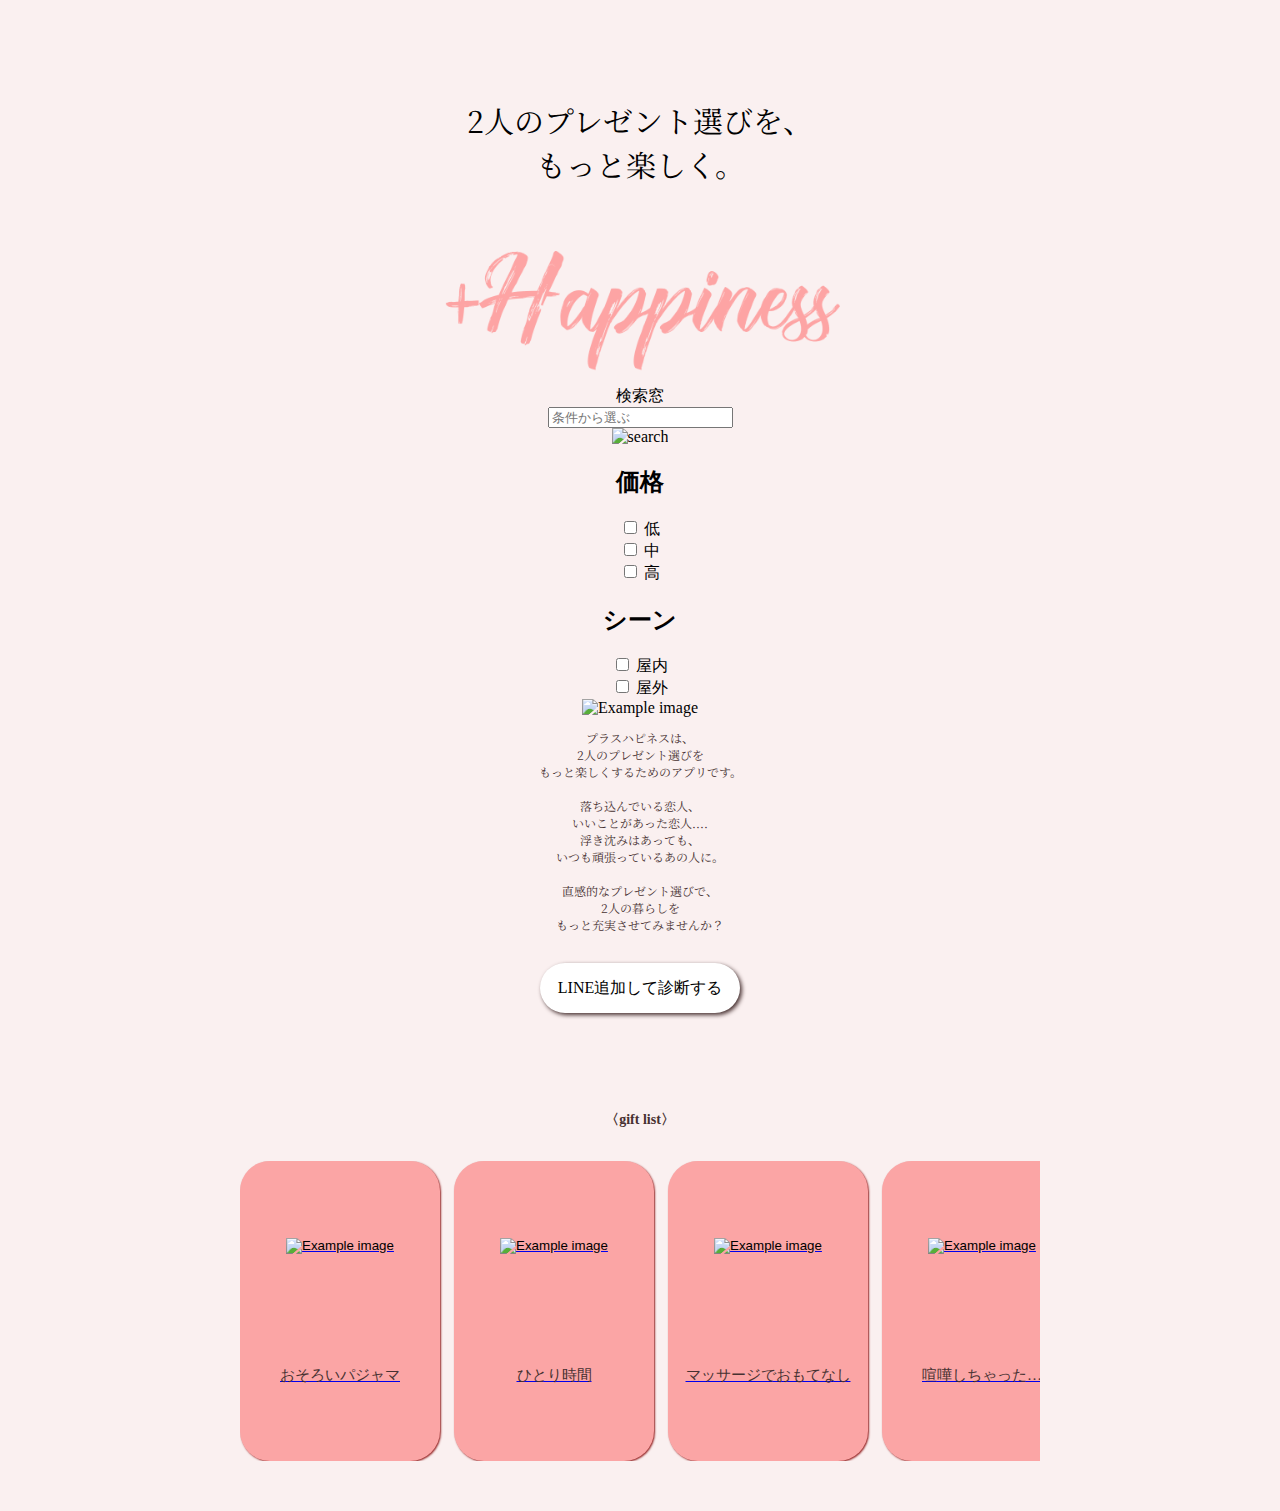
==== index.html @ 93e56dbe "commit" ====
<!DOCTYPE html>
<html lang="en">

<head>
    <meta charset="UTF-8">
    <meta http-equiv="X-UA-Compatible" content="IE=edge">
    <meta name="viewport" content="width=device-width, initial-scale=1.0">
    <title>Document</title>
    <link rel="stylesheet" type="text/css" href="main.css">
    <link rel="preconnect" href="https://fonts.googleapis.com">
    <link rel="preconnect" href="https://fonts.gstatic.com" crossorigin>
    <link href="https://fonts.googleapis.com/css2?family=Noto+Serif+JP:wght@200;300;400;500;600&display=swap"
        rel="stylesheet">

</head>

<body>
    <p class="subtitle">2人のプレゼント選びを、<br>もっと楽しく。</p>

    <div class="coupleimage">
        <img src="img/ShopIcon.png" sizes="(max-width: 600px) 60vw, 40vw" alt="Example image">
    </div>

    検索窓
    <div class="search-container">
        <input type="text" id="searchBox" placeholder="条件から選ぶ">
        <div id="searchIcon">
            <img src="虫眼鏡画像のURL" alt="search">
        </div>
    </div>

    <div id="filterBox" class="filter-section">
        <!-- 先ほどの絞り込み機能のコード -->
    </div>


    <div class="filter-section">
        <h2>価格</h2>
        <div>
            <input type="checkbox" id="price1" name="price" value="low">
            <label for="price1">低</label><br>
            <input type="checkbox" id="price2" name="price" value="medium">
            <label for="price2">中</label><br>
            <input type="checkbox" id="price3" name="price" value="high">
            <label for="price3">高</label>
        </div>

        <h2>シーン</h2>
        <div>
            <input type="checkbox" id="scene1" name="scene" value="indoors">
            <label for="scene1">屋内</label><br>
            <input type="checkbox" id="scene2" name="scene" value="outdoors">
            <label for="scene2">屋外</label>
        </div>

        <!-- 残りのテーマも同様に -->
    </div>

    <div class="coupleimage">
        <img src="https://basefile.akamaized.net/bluecampus-base-shop/6448b0f7cfb72/E382ABE38383E38397E383AB.png"
            srcset="https://basefile.akamaized.net/bluecampus-base-shop/6448b0f7cfb72/E382ABE38383E38397E383AB.png 1000w,
        https://basefile.akamaized.net/bluecampus-base-shop/6448b0f7cfb72/E382ABE38383E38397E383AB.png 600w,
        https://basefile.akamaized.net/bluecampus-base-shop/6448b0f7cfb72/E382ABE38383E38397E383AB.png 400w"
            sizes="(max-width: 600px) 180vw, 50vw" alt="Example image">
    </div>

    <div class=introduction>
        <p class="introduction_text">
            プラスハピネスは、
            <br>
            2人のプレゼント選びを
            <br>
            もっと楽しくするためのアプリです。
            <br><br>
            落ち込んでいる恋人、
            <br>
            いいことがあった恋人....
            <br>
            浮き沈みはあっても、
            <br>
            いつも頑張っているあの人に。
            <br><br>
            直感的なプレゼント選びで、
            <br>
            2人の暮らしを
            <br>
            もっと充実させてみませんか？



        </p>
    </div>
        <div>
            <br>


            <div class=Happiness>
                <a href="https://lin.ee/IOyd7yo">
                    <button class="detail_button">LINE追加して診断する</button>
                </a>
            </div>

            <br>
            <br>
            <br>

            <p class="giftlist_text">〈gift list〉</p>
            <br>
        </div>

            <!--
        <div style="width:190px;margin-left:auto;margin-right:auto">    
            <!-- 恋人の望む幸せを　->
       <img src="https://basefile.akamaized.net/plushapiness-base-shop/645e440cd0788/5.png"
       width="100px"> 
        </div>
        -->


            <div class="wrapper">
                <div class="scroll-container">
                    <div class="scroll-item">
                        <a href="https://plus-happiness-about.webflow.io/">
                            <button class="mattari_button">
                                <div class="mattari_image">
                                    <img src="https://basefile.akamaized.net/plushapiness-base-shop/646060afefe4d/E3839AE382A2E383ABE38383E382AF.png"
                                        alt="Example image">
                                </div>
                                <div class="mattari_text">
                                    おそろいパジャマ
                                </div>
                            </button>
                        </a>
                    </div>

                    <div class="scroll-item">
                        <a href="https://plus-happiness.webflow.io/">
                            <button class="mattari_button">
                                <div class="mattari_image">
                                    <img src="https://basefile.akamaized.net/plushapiness-base-shop/64605ac135ec0/9.png"
                                        alt="Example image">
                                </div>
                                <div class="mattari_text">
                                    ひとり時間
                                </div>
                            </button>
                        </a>
                    </div>

                    <div class="scroll-item">
                        <a href="https://plus-happiness-about.webflow.io/massage/">
                            <button class="mattari_button">
                                <div class="mattari_image">
                                    <img src="https://basefile.akamaized.net/plushapiness-base-shop/6460607ee82fe/11.png"
                                        alt="Example image">
                                </div>
                                <div class="mattari_text">
                                    マッサージでおもてなし
                                </div>
                            </button>
                        </a>
                    </div>
                    <!--
    <div style="width:190px;margin-left:auto;margin-right:auto">    
        <!-- シーン別　->
     <img src="https://basefile.akamaized.net/plushapiness-base-shop/645e441b1d7b2/6.png"
       width="100px"> 
    </div>
    -->
                    <div class="scroll-item">
                        <a href="https://plus-happiness.webflow.io/reconciliation/">
                            <button class="mattari_button">
                                <div class="mattari_image">
                                    <img src="https://basefile.akamaized.net/plushapiness-base-shop/64606098f1ba0/12.png"
                                        alt="Example image">
                                </div>
                                <div class="mattari_text">
                                    喧嘩しちゃった…
                                </div>
                            </button>
                        </a>
                    </div>

                    <div class="scroll-item">
                        <a href="{AboutPageURL}">
                            <button class="mattari_button">
                                <div class="mattari_image">
                                    <img src="https://basefile.akamaized.net/plushapiness-base-shop/64605062d63f9/8.png"
                                        alt="Example image">
                                </div>
                                <div class="mattari_text">
                                    いつもと違うデートをする！
                                </div>
                            </button>
                        </a>
                    </div>

</body>

</html>
---- main.css ----
/*bodyにdisplay:flex以下を記入*/

body {
    background-color: #FAF0F0;
    margin-bottom: 50px;
    display: flex;
    flex-direction: column;
    justify-content: center;
    text-align: center;
}
/* 全てのdivにmargin:autoを与える */
div{
    margin: auto;
}
.coupleimage img{
    width: 400px;
}
.subtitle{
    font-family: 'Noto Serif JP',"YuMincho","Hiragino Mincho ProN";
    padding-top:60px;
    padding-bottom:20px;
    text-align: Center;
    font-size: 30px;
    
    }

.coupleimage {
    margin:auto ;
 }

.img {
    display: block;
  }

.introduction {
    text-align:center;
}

.introduction_text {
    font-size: 12px;
    font-family: Noto Serif JP ;
    color: #473131;
}

.detail_button {
    left: 50%;
    border: none;
    background-color: white;
    width: 200px;
    height: 50px;
    font-size: 16px;
    font-family: Noto Sans JP ;
    border-radius: 100px;
    box-shadow: 2px 2px 4px 0 #473131;
    margin-bottom:30px;
}


.Happiness p{
    font-size:14px;
    color:#FB7D7D;
    text-decoration:underline;
    font-family: Noto Serif JP;
    font-weight: bold;
}
.Happiness {
    margin-left:auto;
    margin-right:auto;
    text-align:center;
}

.giftlist_text {
    font-size:14px;
    color:#473131;
    font-family: Noto Sans JP;
    font-weight: bold;
}

.line {
        margin-left:10px;
        width: 80px;
        height: 6px;
        background-color: #F6DA91;
        
        border-radius: 3px;
         margin-bottom:20px;
    }




.wrapper {
    max-width: 800px; /* 一定の範囲を800pxに指定 */
    overflow-x: scroll;
    }

.scroll-container {
    overflow-x: scroll;
    white-space: nowrap;
    }

    .scroll-item {
    display: inline-block;
    border-radius: 100px;
    background-color: #ccc;
    margin-right: 10px;
    }
.mattari_button {
    display: flex;
    flex-direction: column;
    align-items: center;
    justify-content: center;
    width: 200px; /* ボタンの幅を指定 */
    height: 300px; /* ボタンの高さを指定 */
    border: none; /* ボタンの枠線を消去 */
    background-color: #fba5a5; /* ボタンの背景色を指定 */
    border-radius: 30px;
    box-shadow: 1px 1px 2px 0 #962626;
    cursor: pointer; /* マウスカーソルをポインターにする */
}

.mattari_image {
    width: 80%; /* 画像の幅を指定 */
}

.mattari_image img{
    width: 100%;
    height: auto;
}

.mattari_text {
    font-size: 15px; /* テキストのフォントサイズを指定 */
    text-align: center; /* テキストを中央揃えにする */
    font-family: Noto Sans JP ;
    color: #473131;
    margin-top: 20%;
    
}
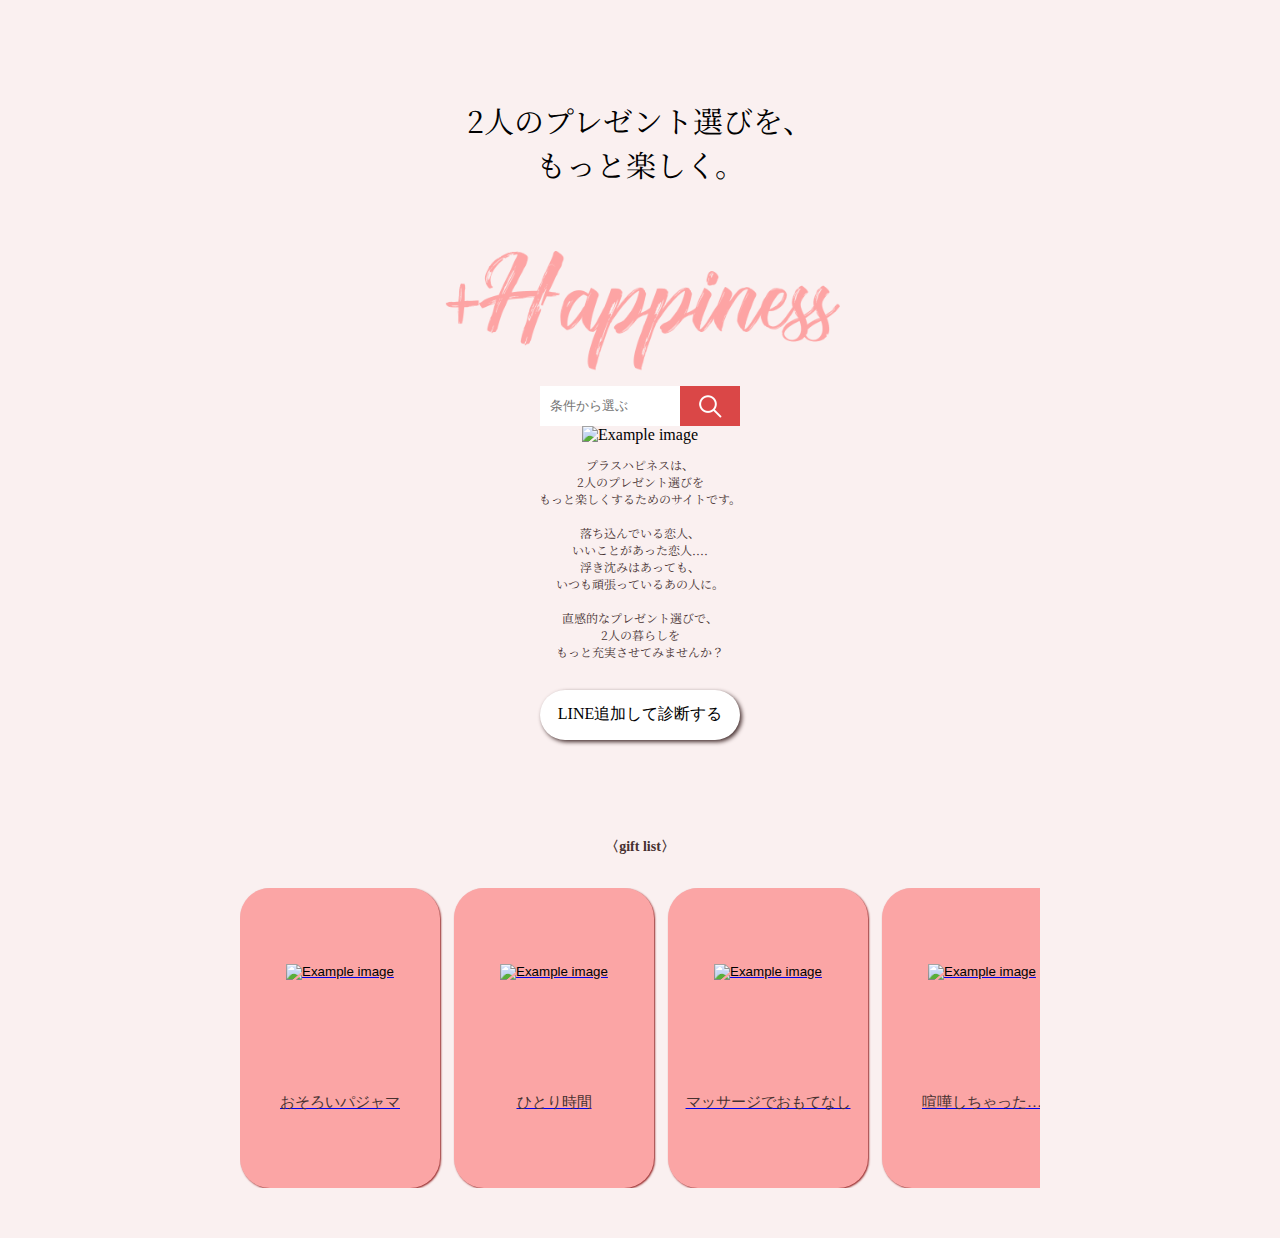
==== commit 35358253: "shiborikomi" ====
--- a/index.html
+++ b/index.html
@@ -21,41 +21,46 @@
         <img src="img/ShopIcon.png" sizes="(max-width: 600px) 60vw, 40vw" alt="Example image">
     </div>
 
-    検索窓
+    <!-- 検索窓 -->
     <div class="search-container">
         <input type="text" id="searchBox" placeholder="条件から選ぶ">
         <div id="searchIcon">
-            <img src="虫眼鏡画像のURL" alt="search">
-        </div>
-    </div>
-
-    <div id="filterBox" class="filter-section">
-        <!-- 先ほどの絞り込み機能のコード -->
-    </div>
-
-
-    <div class="filter-section">
-        <h2>価格</h2>
-        <div>
-            <input type="checkbox" id="price1" name="price" value="low">
-            <label for="price1">低</label><br>
-            <input type="checkbox" id="price2" name="price" value="medium">
-            <label for="price2">中</label><br>
-            <input type="checkbox" id="price3" name="price" value="high">
-            <label for="price3">高</label>
-        </div>
-
-        <h2>シーン</h2>
-        <div>
-            <input type="checkbox" id="scene1" name="scene" value="indoors">
-            <label for="scene1">屋内</label><br>
-            <input type="checkbox" id="scene2" name="scene" value="outdoors">
-            <label for="scene2">屋外</label>
-        </div>
-
-        <!-- 残りのテーマも同様に -->
-    </div>
-
+            <img src="img/虫眼鏡圧縮3.png" alt="search">
+        </div>
+    </div>
+
+    <div id="dropdown" style="display: none;">
+    
+        <!-- 絞り込み機能 -->
+        <div class="filter-section">
+            
+            <h4 class="shiborikomi">価格</h4>
+                <div>
+                    <input type="checkbox" id="price1" name="price" value="low">
+                    <label for="price1" class="label-left">～2000円</label><br>
+                    <input type="checkbox" id="price2" name="price" value="medium">
+                    <label for="price2" class="label-left">2000～5000円</label><br>
+                    <input type="checkbox" id="price3" name="price" value="high">
+                    <label for="price3" class="label-left">5000～10000円</label><br>
+                    <input type="checkbox" id="price1" name="price" value="low">
+                    <label for="price1" class="label-left">10000～20000円</label><br>
+                </div>
+
+            <h4 class="shiborikomi">シーン</h4>
+                <div>
+                    <input type="checkbox" id="scene1" name="scene" value="indoors">
+                    <label for="scene1">屋内</label><br>
+                    <input type="checkbox" id="scene2" name="scene" value="outdoors">
+                    <label for="scene2">屋外</label>
+                </div>
+
+            <!-- 残りのテーマも同様に -->
+        </div>
+        <a href="products.html" id="searchButton">検索</a>
+    
+    </div>
+
+    
     <div class="coupleimage">
         <img src="https://basefile.akamaized.net/bluecampus-base-shop/6448b0f7cfb72/E382ABE38383E38397E383AB.png"
             srcset="https://basefile.akamaized.net/bluecampus-base-shop/6448b0f7cfb72/E382ABE38383E38397E383AB.png 1000w,
@@ -70,7 +75,7 @@
             <br>
             2人のプレゼント選びを
             <br>
-            もっと楽しくするためのアプリです。
+            もっと楽しくするためのサイトです。
             <br><br>
             落ち込んでいる恋人、
             <br>
@@ -195,6 +200,7 @@
                         </a>
                     </div>
 
+        <script src="main.js"></script>
 </body>
 
 </html>--- a/main.css
+++ b/main.css
@@ -30,6 +30,84 @@
 
 .img {
     display: block;
+  }
+
+  .search-container {
+    position: relative;
+    background-color: #FBA5A5;
+    width: 200px; /* 好みの横幅に調整してください */
+}
+
+#searchBox {
+    width: 100%;
+    border: none;
+    padding: 10px; /* 好みのパディングに調整してください */
+    box-sizing: border-box;
+    position: relative;
+    height: 40px;
+}
+
+#searchIcon {
+    position: absolute;
+    right: 0;
+    top: 0;
+    width: 30%; /* 好みのサイズに調整してください */
+    height: 100%;
+    background-color: #DA4747;
+    display: flex;
+    justify-content: center;
+    align-items: center;
+}
+
+.label-left {
+    text-align: left !important;
+}
+
+.checkbox-container {
+    display: flex;
+    align-items: center;
+  }
+  
+  .checkbox-container label {
+    text-align: left !important ;
+    margin-left: 8px;
+  }
+  
+  .checkbox-container input[type="checkbox"] {
+    vertical-align: middle;
+  }
+
+#filterBox {
+    display: none;
+}
+
+
+
+#dropdown {
+
+    top: 40px;
+    left: 0;
+    width: 200px;  /* 必要な幅に調整 */
+    background: white;
+    padding: 10px;  /* 必要なパディングに調整 */
+
+  }
+
+.shiborikomi {
+    text-align: left;
+
+}
+
+
+
+  #searchButton {
+    display: block;
+    width: 100%;
+    height: 30px;  /* 必要な高さに調整 */
+    line-height: 30px;
+    text-align: center;
+    background: #DA4747;
+    color: white;
   }
 
 .introduction {
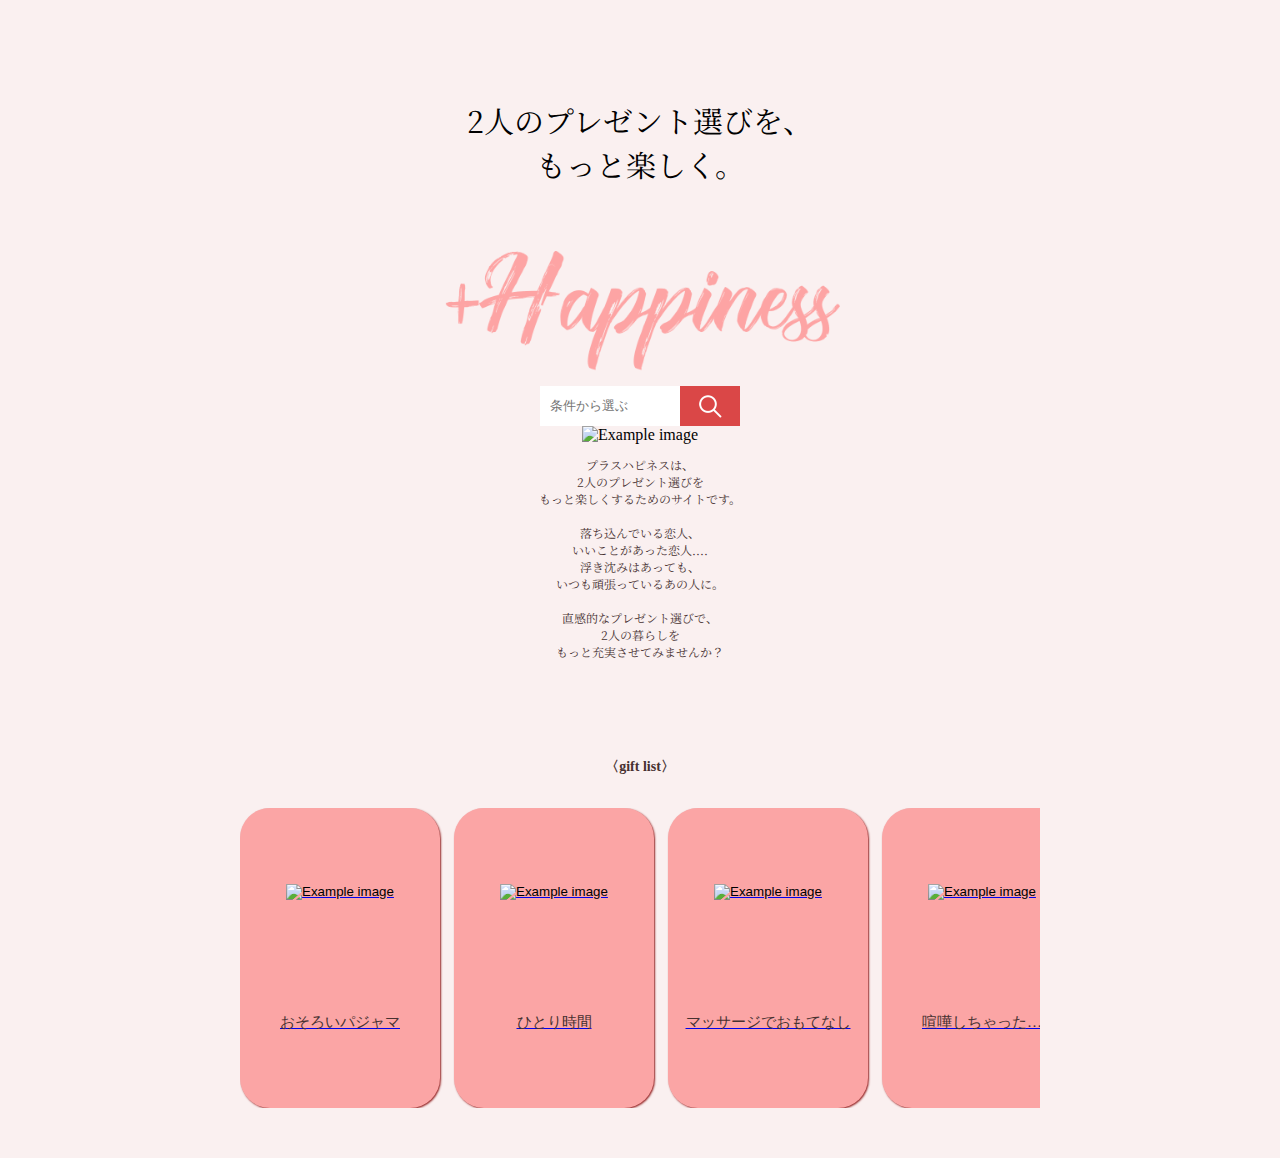
==== commit e048003e: "いろいろ修正" ====
--- a/index.html
+++ b/index.html
@@ -34,7 +34,7 @@
         <!-- 絞り込み機能 -->
         <div class="filter-section">
             
-            <h4 class="shiborikomi">価格</h4>
+            <p class="shiborikomi">価格</p>
                 <div>
                     <input type="checkbox" id="price1" name="price" value="low">
                     <label for="price1" class="label-left">～2000円</label><br>
@@ -42,16 +42,34 @@
                     <label for="price2" class="label-left">2000～5000円</label><br>
                     <input type="checkbox" id="price3" name="price" value="high">
                     <label for="price3" class="label-left">5000～10000円</label><br>
-                    <input type="checkbox" id="price1" name="price" value="low">
-                    <label for="price1" class="label-left">10000～20000円</label><br>
+                    <input type="checkbox" id="price4" name="price" value="low">
+                    <label for="price1" class="label-left">10000～20000円</label><br><br>
                 </div>
-
-            <h4 class="shiborikomi">シーン</h4>
+                
+            <p class="shiborikomi">シーン</p>
                 <div>
                     <input type="checkbox" id="scene1" name="scene" value="indoors">
-                    <label for="scene1">屋内</label><br>
-                    <input type="checkbox" id="scene2" name="scene" value="outdoors">
-                    <label for="scene2">屋外</label>
+                    <label for="scene1" class="label-left">イベント</label><br>
+                    <input type="checkbox" id="scene2" name="scene" value="outdoors">
+                    <label for="scene2" class="label-left">誕生日</label><br>
+                    <input type="checkbox" id="scene3" name="scene" value="outdoors">
+                    <label for="scene2" class="label-left">記念日</label><br>
+                    <input type="checkbox" id="scene4" name="scene" value="outdoors">
+                    <label for="scene2" class="label-left">日常</label><br><br>
+                   
+                </div>
+
+                <p class="shiborikomi">恋人の特徴</p>
+                <div>
+                    <input type="checkbox" id="scene1" name="scene" value="indoors">
+                    <label for="scene1" class="label-left">ロマンチスト</label><br>
+                    <input type="checkbox" id="scene2" name="scene" value="outdoors">
+                    <label for="scene2" class="label-left">現実的</label><br>
+                    <input type="checkbox" id="scene2" name="scene" value="outdoors">
+                    <label for="scene2" class="label-left">こだわりが強い</label><br>
+                    <input type="checkbox" id="scene2" name="scene" value="outdoors">
+                    <label for="scene2" class="label-left">日常</label><br><br>
+                   
                 </div>
 
             <!-- 残りのテーマも同様に -->
@@ -99,11 +117,7 @@
             <br>
 
 
-            <div class=Happiness>
-                <a href="https://lin.ee/IOyd7yo">
-                    <button class="detail_button">LINE追加して診断する</button>
-                </a>
-            </div>
+ 
 
             <br>
             <br>
@@ -186,19 +200,7 @@
                         </a>
                     </div>
 
-                    <div class="scroll-item">
-                        <a href="{AboutPageURL}">
-                            <button class="mattari_button">
-                                <div class="mattari_image">
-                                    <img src="https://basefile.akamaized.net/plushapiness-base-shop/64605062d63f9/8.png"
-                                        alt="Example image">
-                                </div>
-                                <div class="mattari_text">
-                                    いつもと違うデートをする！
-                                </div>
-                            </button>
-                        </a>
-                    </div>
+                
 
         <script src="main.js"></script>
 </body>
--- a/main.css
+++ b/main.css
@@ -59,8 +59,8 @@
     align-items: center;
 }
 
-.label-left {
-    text-align: left !important;
+.filter-section {
+    text-align: left;
 }
 
 .checkbox-container {
@@ -95,10 +95,14 @@
 
 .shiborikomi {
     text-align: left;
-
-}
-
-
+    font-weight: bold;
+    line-height: 0.01;
+}
+
+.label-left {
+    font-size: 12px;
+
+}
 
   #searchButton {
     display: block;
@@ -134,19 +138,6 @@
 }
 
 
-.Happiness p{
-    font-size:14px;
-    color:#FB7D7D;
-    text-decoration:underline;
-    font-family: Noto Serif JP;
-    font-weight: bold;
-}
-.Happiness {
-    margin-left:auto;
-    margin-right:auto;
-    text-align:center;
-}
-
 .giftlist_text {
     font-size:14px;
     color:#473131;
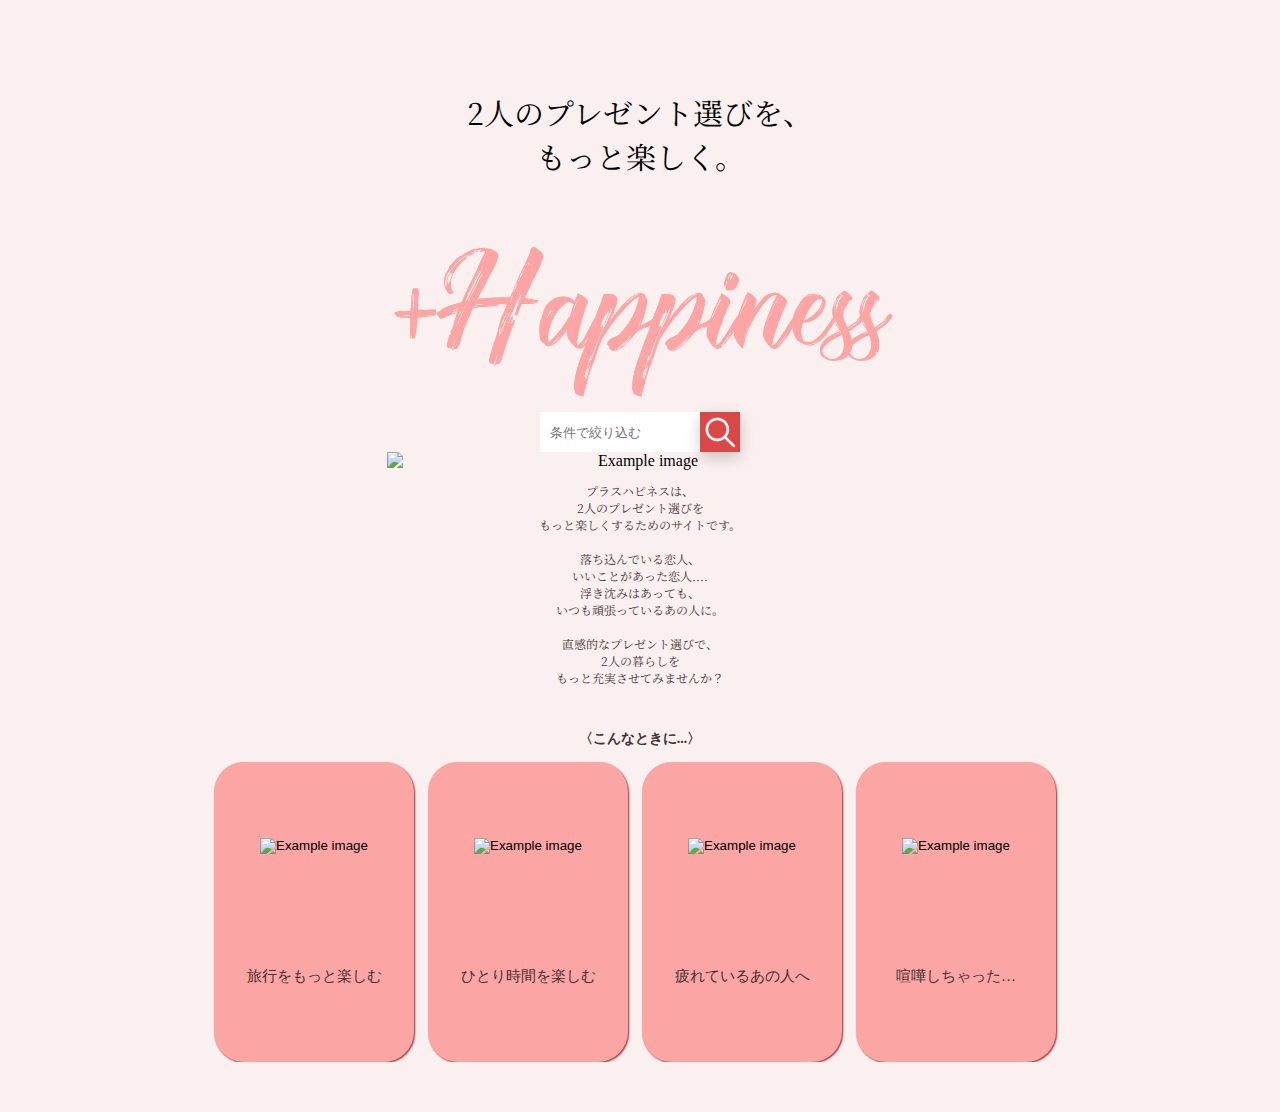
==== commit 89f49950: "0612" ====
--- a/index.html
+++ b/index.html
@@ -15,70 +15,70 @@
 </head>
 
 <body>
-    <p class="subtitle">2人のプレゼント選びを、<br>もっと楽しく。</p>
+    <div class="subtitle配置">
+        <p class="subtitle">2人のプレゼント選びを、<br>もっと楽しく。</p>
+    </div>
 
     <div class="coupleimage">
-        <img src="img/ShopIcon.png" sizes="(max-width: 600px) 60vw, 40vw" alt="Example image">
+        <img src="img/ShopIcon.png" alt="Example image">
     </div>
 
     <!-- 検索窓 -->
     <div class="search-container">
-        <input type="text" id="searchBox" placeholder="条件から選ぶ">
-        <div id="searchIcon">
-            <img src="img/虫眼鏡圧縮3.png" alt="search">
-        </div>
+        <input type="text" id="searchBox" placeholder="条件で絞り込む">
+
+        <button id="searchButton2" onclick="search()"></button>
     </div>
 
     <div id="dropdown" style="display: none;">
-    
+
         <!-- 絞り込み機能 -->
         <div class="filter-section">
-            
+
             <p class="shiborikomi">価格</p>
-                <div>
-                    <input type="checkbox" id="price1" name="price" value="low">
-                    <label for="price1" class="label-left">～2000円</label><br>
-                    <input type="checkbox" id="price2" name="price" value="medium">
-                    <label for="price2" class="label-left">2000～5000円</label><br>
-                    <input type="checkbox" id="price3" name="price" value="high">
-                    <label for="price3" class="label-left">5000～10000円</label><br>
-                    <input type="checkbox" id="price4" name="price" value="low">
-                    <label for="price1" class="label-left">10000～20000円</label><br><br>
-                </div>
-                
+            <div>
+                <input type="checkbox" id="price1" name="price" value="low" class="checkbox">
+                <label for="price1" class="label-left">～2000円</label><br>
+                <input type="checkbox" id="price2" name="price" value="medium" class="checkbox">
+                <label for="price2" class="label-left">2000～5000円</label><br>
+                <input type="checkbox" id="price3" name="price" value="high" class="checkbox">
+                <label for="price3" class="label-left">5000～10000円</label><br>
+                <input type="checkbox" id="price4" name="price" value="veryhigh" class="checkbox">
+                <label for="price1" class="label-left">10000～20000円</label><br><br>
+            </div>
+
             <p class="shiborikomi">シーン</p>
-                <div>
-                    <input type="checkbox" id="scene1" name="scene" value="indoors">
-                    <label for="scene1" class="label-left">イベント</label><br>
-                    <input type="checkbox" id="scene2" name="scene" value="outdoors">
-                    <label for="scene2" class="label-left">誕生日</label><br>
-                    <input type="checkbox" id="scene3" name="scene" value="outdoors">
-                    <label for="scene2" class="label-left">記念日</label><br>
-                    <input type="checkbox" id="scene4" name="scene" value="outdoors">
-                    <label for="scene2" class="label-left">日常</label><br><br>
-                   
-                </div>
-
-                <p class="shiborikomi">恋人の特徴</p>
-                <div>
-                    <input type="checkbox" id="scene1" name="scene" value="indoors">
-                    <label for="scene1" class="label-left">ロマンチスト</label><br>
-                    <input type="checkbox" id="scene2" name="scene" value="outdoors">
-                    <label for="scene2" class="label-left">現実的</label><br>
-                    <input type="checkbox" id="scene2" name="scene" value="outdoors">
-                    <label for="scene2" class="label-left">こだわりが強い</label><br>
-                    <input type="checkbox" id="scene2" name="scene" value="outdoors">
-                    <label for="scene2" class="label-left">日常</label><br><br>
-                   
-                </div>
+            <div>
+                <input type="checkbox" id="scene1" name="scene" value="event" class="checkbox">
+                <label for="scene1" class="label-left">イベント</label><br>
+                <input type="checkbox" id="scene2" name="scene" value="birthday" class="checkbox">
+                <label for="scene2" class="label-left">誕生日</label><br>
+                <input type="checkbox" id="scene3" name="scene" value="anniversary" class="checkbox">
+                <label for="scene2" class="label-left">記念日</label><br>
+                <input type="checkbox" id="scene4" name="scene" value="outdoors" class="checkbox">
+                <label for="scene2" class="label-left">日常</label><br><br>
+
+            </div>
+
+            <p class="shiborikomi">恋人の特徴</p>
+            <div>
+                <input type="checkbox" id="feature1" name="feature" value="lomantist" class="checkbox">
+                <label for="scene1" class="label-left">ロマンチスト</label><br>
+                <input type="checkbox" id="feature2" name="feature" value="realist" class="checkbox">
+                <label for="scene2" class="label-left">現実的</label><br>
+                <input type="checkbox" id="feature3" name="feature" value="obsessed" class="checkbox">
+                <label for="scene2" class="label-left">こだわりが強い</label><br>
+                <br>
+
+            </div>
 
             <!-- 残りのテーマも同様に -->
         </div>
-        <a href="products.html" id="searchButton">検索</a>
-    
-    </div>
-
-    
+        <button id="searchButton" onclick="search()">検索</button>
+
+    </div>
+
+
     <div class="coupleimage">
         <img src="https://basefile.akamaized.net/bluecampus-base-shop/6448b0f7cfb72/E382ABE38383E38397E383AB.png"
             srcset="https://basefile.akamaized.net/bluecampus-base-shop/6448b0f7cfb72/E382ABE38383E38397E383AB.png 1000w,
@@ -113,21 +113,18 @@
 
         </p>
     </div>
-        <div>
-            <br>
-
-
- 
-
-            <br>
-            <br>
-            <br>
-
-            <p class="giftlist_text">〈gift list〉</p>
-            <br>
-        </div>
-
-            <!--
+    <div>
+        <br>
+
+
+
+
+       
+
+        <p class="giftlist_text">〈こんなときに...〉</p>
+    </div>
+
+    <!--
         <div style="width:190px;margin-left:auto;margin-right:auto">    
             <!-- 恋人の望む幸せを　->
        <img src="https://basefile.akamaized.net/plushapiness-base-shop/645e440cd0788/5.png"
@@ -136,73 +133,76 @@
         -->
 
 
-            <div class="wrapper">
-                <div class="scroll-container">
-                    <div class="scroll-item">
-                        <a href="https://plus-happiness-about.webflow.io/">
-                            <button class="mattari_button">
-                                <div class="mattari_image">
-                                    <img src="https://basefile.akamaized.net/plushapiness-base-shop/646060afefe4d/E3839AE382A2E383ABE38383E382AF.png"
-                                        alt="Example image">
-                                </div>
-                                <div class="mattari_text">
-                                    おそろいパジャマ
-                                </div>
-                            </button>
-                        </a>
-                    </div>
-
-                    <div class="scroll-item">
-                        <a href="https://plus-happiness.webflow.io/">
-                            <button class="mattari_button">
-                                <div class="mattari_image">
-                                    <img src="https://basefile.akamaized.net/plushapiness-base-shop/64605ac135ec0/9.png"
-                                        alt="Example image">
-                                </div>
-                                <div class="mattari_text">
-                                    ひとり時間
-                                </div>
-                            </button>
-                        </a>
-                    </div>
-
-                    <div class="scroll-item">
-                        <a href="https://plus-happiness-about.webflow.io/massage/">
-                            <button class="mattari_button">
-                                <div class="mattari_image">
-                                    <img src="https://basefile.akamaized.net/plushapiness-base-shop/6460607ee82fe/11.png"
-                                        alt="Example image">
-                                </div>
-                                <div class="mattari_text">
-                                    マッサージでおもてなし
-                                </div>
-                            </button>
-                        </a>
-                    </div>
-                    <!--
-    <div style="width:190px;margin-left:auto;margin-right:auto">    
-        <!-- シーン別　->
-     <img src="https://basefile.akamaized.net/plushapiness-base-shop/645e441b1d7b2/6.png"
-       width="100px"> 
-    </div>
-    -->
-                    <div class="scroll-item">
-                        <a href="https://plus-happiness.webflow.io/reconciliation/">
-                            <button class="mattari_button">
-                                <div class="mattari_image">
-                                    <img src="https://basefile.akamaized.net/plushapiness-base-shop/64606098f1ba0/12.png"
-                                        alt="Example image">
-                                </div>
-                                <div class="mattari_text">
-                                    喧嘩しちゃった…
-                                </div>
-                            </button>
-                        </a>
-                    </div>
-
-                
-
-        <script src="main.js"></script>
+    <div class="wrapper">
+        <div class="scroll-container">
+
+            <div class="scroll-item">
+                <a href="trip1.html">
+                    <button class="mattari_button">
+                        <div class="mattari_image">
+                            <img src="https://basefile.akamaized.net/plushapiness-base-shop/646060afefe4d/E3839AE382A2E383ABE38383E382AF.png"
+                                alt="Example image">
+                        </div>
+                        <div class="mattari_text">
+                            旅行をもっと楽しむ
+                        </div>
+                    </button>
+                </a>
+            </div>
+
+            <div class="scroll-item">
+                <a href="alone1.html">
+                    <button class="mattari_button">
+                        <div class="mattari_image">
+                            <img src="https://basefile.akamaized.net/plushapiness-base-shop/64605ac135ec0/9.png"
+                                alt="Example image">
+                        </div>
+                        <div class="mattari_text">
+                            ひとり時間を楽しむ
+                        </div>
+                    </button>
+                </a>
+            </div>
+
+            <div class="scroll-item">
+                <a href="tired.html">
+                    <button class="mattari_button">
+                        <div class="mattari_image">
+                            <img src="https://basefile.akamaized.net/plushapiness-base-shop/6460607ee82fe/11.png"
+                                alt="Example image">
+                        </div>
+                        <div class="mattari_text">
+                            疲れているあの人へ
+                        </div>
+                    </button>
+                </a>
+            </div>
+            <!--
+            <div style="width:190px;margin-left:auto;margin-right:auto">    
+                <!-- シーン別　->
+            <img src="https://basefile.akamaized.net/plushapiness-base-shop/645e441b1d7b2/6.png"
+            width="100px"> 
+            </div>
+            -->
+            <div class="scroll-item">
+                <a href="fight.html">
+                    <button class="mattari_button">
+                        <div class="mattari_image">
+                            <img src="https://basefile.akamaized.net/plushapiness-base-shop/64606098f1ba0/12.png"
+                                alt="Example image">
+                        </div>
+                        <div class="mattari_text">
+                            喧嘩しちゃった…
+                        </div>
+                    </button>
+                </a>
+            </div>
+
+            <!--以下はscroll-containerとwrapperの終わり-->
+        </div>
+    </div>
+
+            <script src="main.js"></script>
 </body>
 
 </html>--- a/main.css
+++ b/main.css
@@ -3,61 +3,76 @@
 body {
     background-color: #FAF0F0;
     margin-bottom: 50px;
-    display: flex;
     flex-direction: column;
     justify-content: center;
     text-align: center;
 }
+
 /* 全てのdivにmargin:autoを与える */
-div{
+div {
     margin: auto;
 }
-.coupleimage img{
+
+a {
+    text-decoration: none;
+}
+
+.coupleimage img {
     width: 400px;
 }
-.subtitle{
-    font-family: 'Noto Serif JP',"YuMincho","Hiragino Mincho ProN";
-    padding-top:60px;
-    padding-bottom:20px;
+
+.subtitle {
+    font-family: 'Noto Serif JP', "YuMincho", "Hiragino Mincho ProN";
+    padding-top: 60px;
+    padding-bottom: 20px;
+    font-size: 30px;
+}
+
+.subtitle配置 {
     text-align: Center;
-    font-size: 30px;
-    
+}
+
+.coupleimage {
+    margin: auto;
+}
+
+.coupleimage img {
+    display: block;
+    width: 100%;
+    height: auto;
+}
+
+@media (max-width: 600px) {
+    .coupleimage{
+        width: 60%;
     }
-
-.coupleimage {
-    margin:auto ;
- }
+}
+
+@media (min-width: 601px) {
+    .coupleimage{
+        width: 40%;
+    }
+}
 
 .img {
     display: block;
-  }
-
-  .search-container {
+}
+
+.search-container {
     position: relative;
-    background-color: #FBA5A5;
-    width: 200px; /* 好みの横幅に調整してください */
+    width: 200px;
 }
 
 #searchBox {
     width: 100%;
     border: none;
-    padding: 10px; /* 好みのパディングに調整してください */
+    padding: 10px;
+    padding-right: 50px;
     box-sizing: border-box;
-    position: relative;
     height: 40px;
 }
 
-#searchIcon {
-    position: absolute;
-    right: 0;
-    top: 0;
-    width: 30%; /* 好みのサイズに調整してください */
-    height: 100%;
-    background-color: #DA4747;
-    display: flex;
-    justify-content: center;
-    align-items: center;
-}
+
 
 .filter-section {
     text-align: left;
@@ -66,16 +81,16 @@
 .checkbox-container {
     display: flex;
     align-items: center;
-  }
-  
-  .checkbox-container label {
-    text-align: left !important ;
+}
+
+.checkbox-container label {
+    text-align: left !important;
     margin-left: 8px;
-  }
-  
-  .checkbox-container input[type="checkbox"] {
+}
+
+.checkbox-container input[type="checkbox"] {
     vertical-align: middle;
-  }
+}
 
 #filterBox {
     display: none;
@@ -87,11 +102,13 @@
 
     top: 40px;
     left: 0;
-    width: 200px;  /* 必要な幅に調整 */
+    width: 200px;
+    /* 必要な幅に調整 */
     background: white;
-    padding: 10px;  /* 必要なパディングに調整 */
-
-  }
+    padding: 10px;
+    /* 必要なパディングに調整 */
+
+}
 
 .shiborikomi {
     text-align: left;
@@ -104,23 +121,57 @@
 
 }
 
-  #searchButton {
-    display: block;
-    width: 100%;
-    height: 30px;  /* 必要な高さに調整 */
-    line-height: 30px;
-    text-align: center;
+#searchButton {
+    width: 100%;
+    height: 30px;
+    /* 必要な高さに調整 */
     background: #DA4747;
     color: white;
-  }
+    border: none;
+    transition: all 0.3s ease;
+    /* クリックやホバーの状態遷移を滑らかにする*/
+    box-shadow: 0 5px 15px rgba(0, 0, 0, 0.2);
+    /*ボタンに影をつける*/
+}
+
+#searchButton:hover {
+    background-color: #a70c0c;
+    /* ボタンにホバーしたときの背景色を少し暗くする*/
+}
+
+#searchButton:active {
+    transform: translateY(7px);
+    /*ボタンが押されている状態では少し下に動かす*/
+}
+
+#searchButton2 {
+    position: absolute; /* 検索窓内の右端にボタンを配置します */
+    right: 0; /* 右端に配置します */
+    top: 0; /* 上端に配置します */
+    height: 100%; /* 検索窓と同じ高さにします */
+    width: 40px; /* 必要に応じてボタンの幅を調整します */
+    border: none; 
+    background: url(img/glass.png) no-repeat center center; /* 画像を背景として設定します */
+    background-size: contain; /* 画像がボタンにフィットするようにします */
+    transition: all 0.3s ease;
+    /* クリックやホバーの状態遷移を滑らかにする*/
+    box-shadow: 0 5px 15px rgba(0, 0, 0, 0.2);
+    /*ボタンに影をつける*/
+}
+
+#searchButton2:active {
+    transform: translateY(7px);
+    /*ボタンが押されている状態では少し下に動かす*/
+}
+
 
 .introduction {
-    text-align:center;
+    text-align: center;
 }
 
 .introduction_text {
     font-size: 12px;
-    font-family: Noto Serif JP ;
+    font-family: Noto Serif JP;
     color: #473131;
 }
 
@@ -131,79 +182,85 @@
     width: 200px;
     height: 50px;
     font-size: 16px;
-    font-family: Noto Sans JP ;
+    font-family: Noto Sans JP;
     border-radius: 100px;
     box-shadow: 2px 2px 4px 0 #473131;
-    margin-bottom:30px;
+    margin-bottom: 30px;
 }
 
 
 .giftlist_text {
-    font-size:14px;
-    color:#473131;
+    font-size: 14px;
+    color: #473131;
     font-family: Noto Sans JP;
     font-weight: bold;
 }
 
 .line {
-        margin-left:10px;
-        width: 80px;
-        height: 6px;
-        background-color: #F6DA91;
-        
-        border-radius: 3px;
-         margin-bottom:20px;
-    }
+    margin-left: 10px;
+    width: 80px;
+    height: 6px;
+    background-color: #F6DA91;
+
+    border-radius: 3px;
+    margin-bottom: 20px;
+}
 
 
 
 
 .wrapper {
-    max-width: 800px; /* 一定の範囲を800pxに指定 */
-    overflow-x: scroll;
-    }
+    width: flex;
+}
 
 .scroll-container {
     overflow-x: scroll;
     white-space: nowrap;
-    }
-
-    .scroll-item {
+}
+
+.scroll-item {
     display: inline-block;
     border-radius: 100px;
     background-color: #ccc;
     margin-right: 10px;
-    }
+}
+
 .mattari_button {
     display: flex;
     flex-direction: column;
     align-items: center;
     justify-content: center;
-    width: 200px; /* ボタンの幅を指定 */
-    height: 300px; /* ボタンの高さを指定 */
-    border: none; /* ボタンの枠線を消去 */
-    background-color: #fba5a5; /* ボタンの背景色を指定 */
+    width: 200px;
+    /* ボタンの幅を指定 */
+    height: 300px;
+    /* ボタンの高さを指定 */
+    border: none;
+    /* ボタンの枠線を消去 */
+    background-color: #fba5a5;
+    /* ボタンの背景色を指定 */
     border-radius: 30px;
     box-shadow: 1px 1px 2px 0 #962626;
-    cursor: pointer; /* マウスカーソルをポインターにする */
+    cursor: pointer;
+    /* マウスカーソルをポインターにする */
 }
 
 .mattari_image {
-    width: 80%; /* 画像の幅を指定 */
-}
-
-.mattari_image img{
+    width: 80%;
+    /* 画像の幅を指定 */
+}
+
+.mattari_image img {
     width: 100%;
     height: auto;
 }
 
 .mattari_text {
-    font-size: 15px; /* テキストのフォントサイズを指定 */
-    text-align: center; /* テキストを中央揃えにする */
-    font-family: Noto Sans JP ;
+    font-size: 15px;
+    /* テキストのフォントサイズを指定 */
+    text-align: center;
+    /* テキストを中央揃えにする */
+    font-family: Noto Sans JP;
     color: #473131;
     margin-top: 20%;
-    
-}
-
-
+
+}